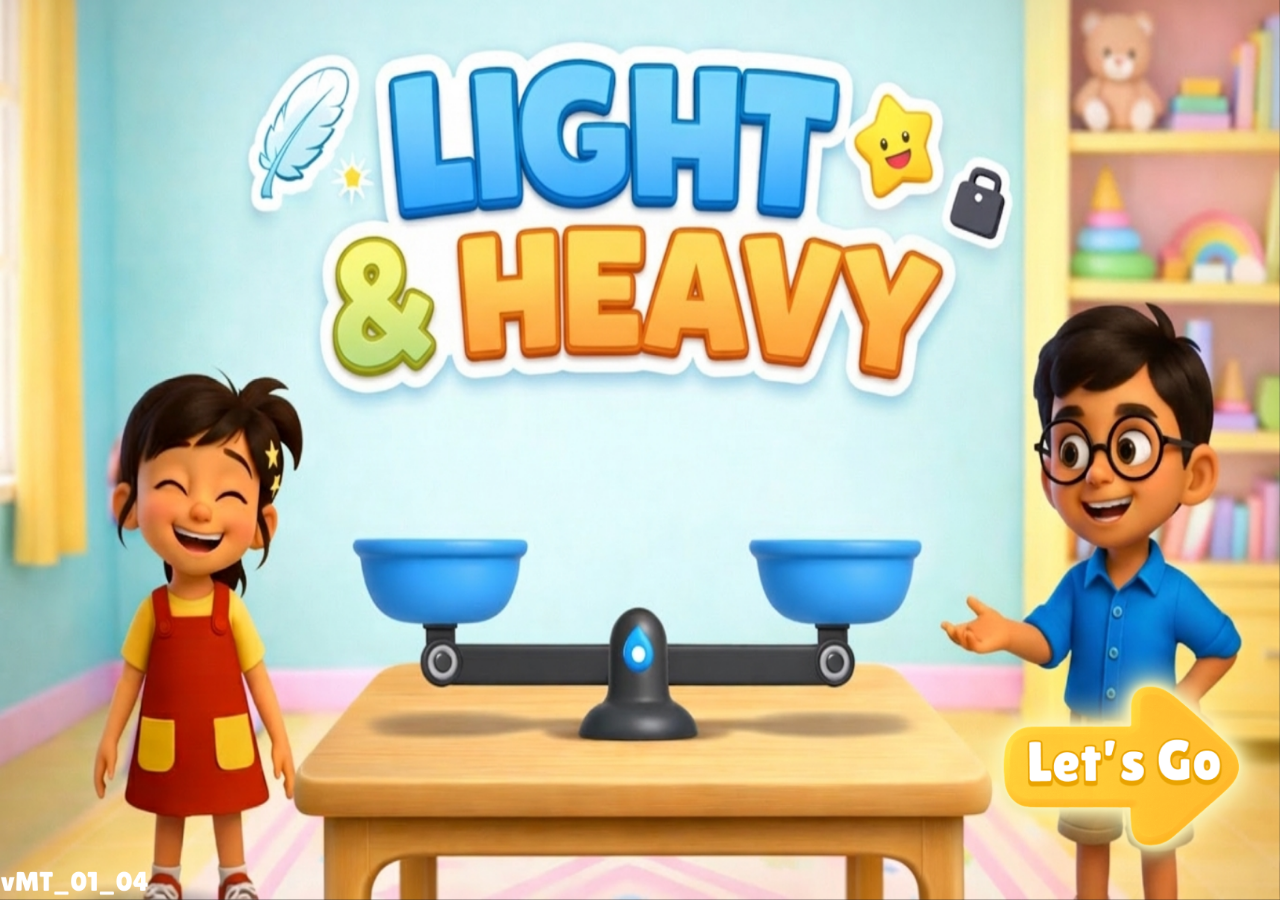
==== fancy-dress-lbd1-web/index.html @ e4d9ce2a "first commit" ====
<!DOCTYPE html>
<html lang="en">
<head>
<meta charset="utf-8">
<meta name="viewport" content="width=device-width, initial-scale=1, maximum-scale=1, user-scalable=no, viewport-fit=cover">
<title>The Fancy Dress Competition — Heavy &amp; Light</title>
<link rel="icon" href="favicon.png">
<link rel="stylesheet" href="css/style.css">
</head>
<body>
<div id="game"></div>
<script src="js/data.js"></script>
<script src="js/engine.js"></script>
<script src="js/controllers.js"></script>
<script src="js/main.js"></script>
<!-- God Mode dev/QA suite — delete these 7 tags to ship the learner build -->
<link rel="stylesheet" href="god-mode/god-mode.css">
<script src="god-mode/god-mode-utils.js"></script>
<script src="god-mode/god-mode-live-editor.js"></script>
<script src="god-mode/god-mode-animation-bar.js"></script>
<script src="god-mode/god-mode-qa.js"></script>
<script src="god-mode/god-mode-ux-review.js"></script>
<script src="god-mode/god-mode.js"></script>
</body>
</html>
---- fancy-dress-lbd1-web/css/style.css ----
/* Fancy Dress Lbd1 — static web build */
@font-face {
  font-family: 'Lilita One';
  src: url('../assets/fonts/LilitaOne-Regular.ttf') format('truetype');
  font-weight: 400;
  font-display: block;
}

* { box-sizing: border-box; }

html, body {
  margin: 0; padding: 0; height: 100%;
  background: #000; overflow: hidden;
  -webkit-tap-highlight-color: transparent;
  touch-action: none; user-select: none; -webkit-user-select: none;
}

#game { position: fixed; inset: 0; overflow: hidden; }

/* the Unity Canvas: sized to screen/scaleFactor, then scaled to fill */
#stage {
  position: absolute;
  left: 50%; top: 50%;
  transform-origin: 50% 50%;
  will-change: transform;
}

/* every GameObject with a RectTransform */
.un {
  position: absolute;
  transform-origin: 50% 50%;
}

/* Image — the sprite is its own layer, so Unity's Image.color alpha tints this
   graphic alone and never fades the node's children (see applyImage). */
.un.img::before {
  content: '';
  position: absolute;
  inset: 0;
  background-image: var(--gfx, none);
  background-size: var(--gfxFit, 100% 100%);
  background-position: center;
  background-repeat: no-repeat;
  opacity: var(--gfxAlpha, 1);
  pointer-events: none;
}

/* Image.raycastPadding — the real pointer target */
.hit { position: absolute; }

/* TextMeshPro — .tmp-inner is the text area, offset by the TMP margins */
.un.tmp { overflow: visible; }
.tmp-inner { position: absolute; display: flex; }

.un.btn { cursor: pointer; }
.un.btn.nointeract { cursor: default; }

/* A draggable item advertises itself. Its Button is deliberately made
   non-interactable while the item is meant to be dragged, so .nointeract would
   otherwise show a plain arrow at exactly the moment the child should grab it. */
.un.draggable,
.un.btn.nointeract.draggable { cursor: grab; }
body.dragging, body.dragging .un, body.dragging .hit,
body.dragging .un.draggable,
body.dragging .un.btn.nointeract.draggable { cursor: grabbing; }

/* Button ColorTint transition approximation on press */
.un.btn.pressed { filter: brightness(0.92); }

/* ---- guidance: the dashed drag path draws itself in, then glows ----------- */
/* Applied to the Vector_10 arrow. Both the reveal and the glow live on the
   ::before sprite layer so they never fight the inline rotate/scale the engine
   writes on the element itself (the right-hand copy is mirrored with scale -1,
   and the clip travels with it). */
.un.dashPath::before {
  animation: dash-draw .9s steps(14, end) both,
             dash-glow 1.6s ease-in-out .9s infinite;
}
@keyframes dash-draw {
  from { clip-path: inset(100% 0 0 0); }
  to   { clip-path: inset(0 0 0 0); }
}
@keyframes dash-glow {
  0%, 100% { filter: drop-shadow(0 0 2px rgba(130, 240, 255, .45)); }
  50%      { filter: drop-shadow(0 0 16px rgba(130, 240, 255, .95)) brightness(1.18); }
}

/* ---- a short pop when an item is chosen, for a bit of gamified feedback --- */
.un.tapPop::before { animation: tap-pop .38s cubic-bezier(.2, 1.5, .4, 1) 1; }
@keyframes tap-pop {
  0%   { transform: scale(1);    filter: brightness(1); }
  40%  { transform: scale(1.13); filter: brightness(1.25); }
  70%  { transform: scale(.97); }
  100% { transform: scale(1);    filter: brightness(1); }
}

/* ---- confetti burst (CSS stand-in for the ConfettiBlast ParticleSystem) --- */
.confetti-layer { position: absolute; width: 0; height: 0; pointer-events: none; z-index: 50; }

/* paper: squares, strips, dots and stars, thrown upward and pulled down */
.confetti-layer i {
  position: absolute; left: 0; top: 0; display: block;
  margin-left: -6px; margin-top: -6px;
  animation: confetti-fly var(--dur, 1.3s) cubic-bezier(.12, .62, .3, 1) var(--delay, 0s) forwards;
}
.confetti-layer i.sq    { border-radius: 2px; }
.confetti-layer i.strip { border-radius: 3px; }
.confetti-layer i.dot   { border-radius: 50%; }
.confetti-layer i.star  {
  border-radius: 0;
  clip-path: polygon(50% 0, 61% 35%, 98% 35%, 68% 57%, 79% 91%, 50% 70%, 21% 91%, 32% 57%, 2% 35%, 39% 35%);
}
@keyframes confetti-fly {
  0%   { transform: translate(0, 0) rotate(0) scale(.4); opacity: 0; }
  12%  { opacity: 1; transform: translate(calc(var(--dx) * .18), calc(var(--dy) * .3)) rotate(60deg) scale(1.15); }
  60%  { opacity: 1; }
  100% { transform: translate(var(--dx), calc(var(--dy) + 560px)) rotate(var(--rot)) scale(.7);
         opacity: 0; }
}

/* the pop: a warm flash and two rings racing outward from the burst point */
.confetti-layer .burst {
  position: absolute; left: -70px; top: -70px; width: 140px; height: 140px;
  border-radius: 50%; display: block;
  background: radial-gradient(circle, rgba(255,255,255,.95) 0%, rgba(255,214,102,.7) 40%, rgba(255,214,102,0) 70%);
  animation: confetti-flash .5s ease-out forwards;
}
@keyframes confetti-flash {
  0%   { transform: scale(.2); opacity: 1; }
  100% { transform: scale(2.4); opacity: 0; }
}
.confetti-layer .ring {
  position: absolute; left: -30px; top: -30px; width: 60px; height: 60px;
  border-radius: 50%; display: block;
  border: 6px solid rgba(255, 236, 150, .95);
  animation: confetti-ring .75s cubic-bezier(.2, .8, .3, 1) var(--delay, 0s) forwards;
}
@keyframes confetti-ring {
  0%   { transform: scale(.3); opacity: .95; border-width: 10px; }
  100% { transform: scale(6.5); opacity: 0; border-width: 1px; }
}
---- fancy-dress-lbd1-web/god-mode/god-mode.css ----
/* ============================================================================
 *  god-mode.css — every God Mode style. Fully self-contained and namespaced:
 *  delete the god-mode <link>/<script> tags and the learner build is untouched.
 *  All panels are position:fixed so they sit outside the scaled #stage and
 *  stay crisp at any CanvasScaler zoom.
 * ========================================================================== */
:root {
  --godAccent:  #3DF5C4;
  --godAccent2: #7C6BFF;
  --godPink:    #FF6FD8;
  --godWarn:    #FFC864;
  --godBad:     #FF6B6B;
  --godInk:     #EAF6FF;
  --godMuted:   rgba(190, 215, 230, .62);
  --godGlass:   rgba(18, 24, 34, .82);
  --godGlassHi: rgba(40, 52, 72, .6);
  --godLine:    rgba(120, 170, 200, .16);
  --god-animation-speed: 1;
}

/* ------------------------------------------------------------------ badge -- */
#godBadge {
  position: fixed; left: 14px; top: 12px; z-index: 100002;
  display: none; align-items: center; gap: 6px;
  padding: 6px 12px; border-radius: 999px;
  font: 700 12px/1 ui-sans-serif, system-ui, sans-serif; letter-spacing: .12em;
  color: #06231c; background: linear-gradient(100deg, var(--godAccent), var(--godAccent2));
  box-shadow: 0 4px 20px rgba(61, 245, 196, .35);
  animation: godBadgePulse 1.8s ease-in-out infinite;
  pointer-events: none; text-transform: uppercase;
}
body.godMode #godBadge { display: inline-flex; }
@keyframes godBadgePulse {
  0%, 100% { transform: scale(1);    box-shadow: 0 4px 20px rgba(61, 245, 196, .35); }
  50%      { transform: scale(1.04); box-shadow: 0 6px 28px rgba(124, 107, 255, .5); }
}

/* ------------------------------------------------------------------ panel -- */
.godPanel {
  position: fixed; z-index: 100000; display: none;
  width: 328px; max-height: calc(100vh - 24px);
  color: var(--godInk);
  font: 12px/1.45 ui-sans-serif, system-ui, "Segoe UI", sans-serif;
  background: var(--godGlass);
  -webkit-backdrop-filter: blur(14px) saturate(1.4);
  backdrop-filter: blur(14px) saturate(1.4);
  border: 1px solid var(--godLine); border-radius: 14px;
  box-shadow: 0 18px 50px rgba(0, 0, 0, .55);
  overflow: hidden;
}
body.godMode .godPanel.godOpen { display: flex; flex-direction: column; }

#godPanel     { left: 12px;  top: 48px; }
#godEditPanel { right: 12px; top: 48px; width: 352px; }
#godQaPanel   { right: 12px; bottom: 12px; top: auto; width: 420px; max-height: 44vh; }
#godUxPanel   { left: 12px;  bottom: 12px; top: auto; width: 420px; max-height: 44vh; }

.godHead {
  display: flex; align-items: center; gap: 8px; flex: 0 0 auto;
  padding: 9px 10px; cursor: grab; position: relative; overflow: hidden;
  background: linear-gradient(100deg, rgba(61, 245, 196, .18), rgba(124, 107, 255, .22));
  border-bottom: 1px solid var(--godLine);
}
.godHead:active { cursor: grabbing; }
.godHead::after {
  content: ''; position: absolute; inset: 0;
  background: linear-gradient(100deg, transparent 20%, rgba(255, 255, 255, .16) 50%, transparent 80%);
  transform: translateX(-100%); animation: godShimmer 4.5s ease-in-out infinite;
}
@keyframes godShimmer { 0%, 60% { transform: translateX(-100%); } 100% { transform: translateX(100%); } }
.godHead b { font-size: 12px; letter-spacing: .06em; text-transform: uppercase; }
.godHead .godSpacer { flex: 1; }
.godHead button {
  position: relative; z-index: 1;
  width: 22px; height: 22px; padding: 0; line-height: 1;
}
.godBody { padding: 10px; overflow-y: auto; overflow-x: hidden; flex: 1 1 auto; }
.godPanel.godMin .godBody { display: none; }

.godBody::-webkit-scrollbar { width: 9px; }
.godBody::-webkit-scrollbar-track { background: rgba(0, 0, 0, .25); }
.godBody::-webkit-scrollbar-thumb {
  background: linear-gradient(var(--godAccent2), var(--godAccent)); border-radius: 9px;
  border: 2px solid transparent; background-clip: padding-box;
}

/* --------------------------------------------------------------- controls -- */
.godSection { margin: 0 0 10px; padding: 0 0 9px; border-bottom: 1px solid var(--godLine); }
.godSection:last-child { border-bottom: 0; padding-bottom: 0; }
.godSection > h4 {
  margin: 0 0 7px; font-size: 10px; letter-spacing: .14em; text-transform: uppercase;
  color: var(--godAccent); font-weight: 700;
}
.godRow { display: flex; flex-wrap: wrap; gap: 5px; margin-bottom: 5px; }
.godRow:last-child { margin-bottom: 0; }
.godGrid { display: grid; grid-template-columns: repeat(2, minmax(0, 1fr)); gap: 5px; }
.godGrid3 { display: grid; grid-template-columns: repeat(3, minmax(0, 1fr)); gap: 5px; }

.godPanel button, .godPanel select, .godPanel input, .godPanel textarea {
  font: inherit; color: var(--godInk);
  background: var(--godGlassHi); border: 1px solid var(--godLine);
  border-radius: 8px; padding: 5px 8px; cursor: pointer;
  transition: background .13s, border-color .13s, transform .08s;
}
.godPanel button:hover, .godPanel select:hover { background: rgba(61, 245, 196, .2); border-color: var(--godAccent); }
.godPanel button:active { transform: translateY(1px); }
.godPanel button.godOn { background: linear-gradient(100deg, var(--godAccent), var(--godAccent2)); color: #06231c; font-weight: 700; }
.godPanel button.godWide { flex: 1 1 100%; }
.godPanel button.godDanger:hover { background: rgba(255, 107, 107, .28); border-color: var(--godBad); }
.godPanel input, .godPanel textarea, .godPanel select { cursor: text; width: 100%; }
.godPanel select { cursor: pointer; }
.godPanel input:focus, .godPanel textarea:focus, .godPanel select:focus {
  outline: none; border-color: var(--godAccent); background: rgba(61, 245, 196, .12);
}
.godPanel textarea { resize: vertical; min-height: 46px; font-family: ui-monospace, monospace; }
.godPanel label.godCheck {
  display: flex; align-items: center; gap: 6px; cursor: pointer;
  color: var(--godMuted); padding: 2px 0;
}
.godPanel label.godCheck input { width: auto; cursor: pointer; accent-color: var(--godAccent); }

.godField { display: flex; flex-direction: column; gap: 2px; }
.godField > span { font-size: 9px; letter-spacing: .1em; text-transform: uppercase; color: var(--godMuted); }
.godField > input { font-family: ui-monospace, monospace; padding: 4px 6px; }

.godNote { color: var(--godMuted); font-size: 10.5px; margin: 4px 0 0; }
.godNote b { color: var(--godInk); font-weight: 600; }
.godChips { display: flex; flex-wrap: wrap; gap: 4px; }
.godChips button { padding: 4px 9px; border-radius: 999px; font-size: 11px; }
.godChips button.godCur { background: linear-gradient(100deg, var(--godPink), var(--godAccent2)); color: #1b0616; font-weight: 700; }

.godOut {
  margin: 6px 0 0; padding: 7px 8px; border-radius: 8px;
  background: rgba(0, 0, 0, .38); border: 1px solid var(--godLine);
  font: 11px/1.5 ui-monospace, monospace; white-space: pre-wrap; word-break: break-word;
  max-height: 30vh; overflow: auto;
}
.godOut .ok   { color: var(--godAccent); }
.godOut .bad  { color: var(--godBad); }
.godOut .warn { color: var(--godWarn); }
.godOut .head { color: var(--godPink); font-weight: 700; }
.godOut .dim  { color: var(--godMuted); }

/* --------------------------------------------------- selection box + grips -- */
#godSelBox {
  position: fixed; z-index: 99998; display: none; pointer-events: none;
  border: 1.5px solid var(--godAccent);
  box-shadow: 0 0 0 1px rgba(0, 0, 0, .5), 0 0 18px rgba(61, 245, 196, .35);
}
#godSelBox.godLocked { border-color: var(--godWarn); border-style: dashed; }
#godSelBox .godSelTag {
  position: absolute; left: 0; top: -21px; white-space: nowrap;
  padding: 2px 7px; border-radius: 6px 6px 0 0;
  background: var(--godAccent); color: #06231c;
  font: 700 10.5px/1.5 ui-monospace, monospace;
}
#godSelBox.godLocked .godSelTag { background: var(--godWarn); }
#godSelBox i {
  position: absolute; width: 10px; height: 10px; pointer-events: auto;
  background: #06231c; border: 1.5px solid var(--godAccent); border-radius: 2px;
}
body.godCursorEdit #godSelBox { pointer-events: none; }
#godSelBox i[data-dir="nw"] { left: -6px;  top: -6px;    cursor: nwse-resize; }
#godSelBox i[data-dir="n"]  { left: 50%;   top: -6px;    margin-left: -5px; cursor: ns-resize; }
#godSelBox i[data-dir="ne"] { right: -6px; top: -6px;    cursor: nesw-resize; }
#godSelBox i[data-dir="e"]  { right: -6px; top: 50%;     margin-top: -5px;  cursor: ew-resize; }
#godSelBox i[data-dir="se"] { right: -6px; bottom: -6px; cursor: nwse-resize; }
#godSelBox i[data-dir="s"]  { left: 50%;   bottom: -6px; margin-left: -5px; cursor: ns-resize; }
#godSelBox i[data-dir="sw"] { left: -6px;  bottom: -6px; cursor: nesw-resize; }
#godSelBox i[data-dir="w"]  { left: -6px;  top: 50%;     margin-top: -5px;  cursor: ew-resize; }
body.godCursorEdit #stage { cursor: crosshair; }

/* --------------------------------------------------------- visual debug ---- */
body.godShowBounds #stage .un { outline: 1px dashed rgba(61, 245, 196, .3); outline-offset: -1px; }
body.godShowBounds #stage .un.btn { outline: 1.5px solid rgba(255, 111, 216, .7); }
body.godShowHits #stage .hit { outline: 1.5px solid rgba(255, 200, 100, .85); background: rgba(255, 200, 100, .12); }
body.godShowTextBoxes #stage .un.tmp { outline: 1px solid rgba(124, 107, 255, .8); }
body.godShowTextBoxes #stage .tmp-inner { outline: 1px dashed rgba(255, 111, 216, .8); }

#godSafeArea {
  position: absolute; pointer-events: none; display: none; z-index: 9998;
  border: 2px solid rgba(255, 111, 216, .85);
  box-shadow: inset 0 0 0 1px rgba(255, 255, 255, .25);
}
body.godShowSafeArea #godSafeArea { display: block; }
#godSafeArea::after {
  /* inside the frame: above it the label is clipped by the viewport edge */
  content: attr(data-label); position: absolute; left: 6px; top: 6px;
  padding: 3px 8px; background: rgba(255, 111, 216, .9); color: #1b0616;
  font: 700 15px/1.4 ui-monospace, monospace; border-radius: 5px;
}

body.godPauseAnimations #stage *, body.godPauseAnimations .confetti-layer i {
  animation-play-state: paused !important;
}

/* --------------------------------------------------------- UX highlights --- */
#stage .uxIssue   { outline: 3px solid var(--godBad)  !important; outline-offset: 2px; background-color: rgba(255, 107, 107, .16); }
#stage .uxWarning { outline: 3px dashed var(--godWarn) !important; outline-offset: 2px; }
#stage .uxGood    { outline: 2px solid var(--godAccent) !important; outline-offset: 2px; }

/* ------------------------------------------------------------------ toast -- */
#godToast {
  position: fixed; left: 50%; bottom: 26px; transform: translateX(-50%) translateY(14px);
  z-index: 100003; padding: 8px 16px; border-radius: 999px;
  background: linear-gradient(100deg, var(--godAccent), var(--godAccent2)); color: #06231c;
  font: 700 12px/1 ui-sans-serif, system-ui, sans-serif;
  opacity: 0; pointer-events: none; transition: opacity .18s, transform .18s;
}
#godToast.godShow { opacity: 1; transform: translateX(-50%) translateY(0); }

/* --------------------------------------------------------- ghost clone ----- */
.godGhostClone { opacity: .45 !important; outline: 2px dashed var(--godPink); pointer-events: none !important; }

/* ============================================================================
 *  gmAnim-* preview keyframes for the Animation Ideas bar. Ambient classes
 *  loop; action classes play once. Duplicated into the exported code bank so
 *  exports never depend on this stylesheet.
 * ========================================================================== */
.gmAnim-floatUp     { animation: gmFloatUp 2.4s ease-in-out infinite; }
.gmAnim-drift       { animation: gmDrift 5s ease-in-out infinite; }
.gmAnim-pulseGlow   { animation: gmPulseGlow 1.8s ease-in-out infinite; }
.gmAnim-heartbeat   { animation: gmHeartbeat 1.1s ease-in-out infinite; }
.gmAnim-breathe     { animation: gmBreathe 2.6s ease-in-out infinite; }
.gmAnim-wiggle      { animation: gmWiggle 1.6s ease-in-out infinite; }
.gmAnim-sway        { animation: gmSway 3s ease-in-out infinite; }
.gmAnim-shimmer     { animation: gmShimmer 2.2s linear infinite; }
.gmAnim-softBounce  { animation: gmSoftBounce .55s cubic-bezier(.34, 1.56, .64, 1) 1; }
.gmAnim-popBurst    { animation: gmPopBurst .5s cubic-bezier(.22, 1.4, .36, 1) 1; }
.gmAnim-jellyBounce { animation: gmJellyBounce .7s cubic-bezier(.2, 1.5, .3, 1) 1; }
.gmAnim-squish      { animation: gmSquish .45s cubic-bezier(.3, 1.4, .4, 1) 1; }
.gmAnim-shake       { animation: gmShake .45s ease-in-out 1; }
.gmAnim-headShake   { animation: gmHeadShake .6s ease-in-out 1; }
.gmAnim-ringExpand  { animation: gmRingExpand .7s ease-out 1; }
.gmAnim-sparkPop    { animation: gmSparkPop .6s ease-out 1; }
.gmAnim-spinPop     { animation: gmSpinPop .65s cubic-bezier(.25, 1.4, .4, 1) 1; }
.gmAnim-flyOff      { animation: gmFlyOff .8s cubic-bezier(.5, -0.2, .8, .4) 1; }
.gmAnim-dropIn      { animation: gmDropIn .6s cubic-bezier(.3, 1.5, .5, 1) 1; }
.gmAnim-slideRise   { animation: gmSlideRise .55s cubic-bezier(.2, .9, .3, 1) 1; }
.gmAnim-flip        { animation: gmFlip .7s ease-in-out 1; }
.gmAnim-fadePulse   { animation: gmFadePulse .8s ease-in-out 1; }
.gmAnim-cheerJump   { animation: gmCheerJump .8s cubic-bezier(.3, 1.4, .4, 1) 1; }
.gmAnim-wave        { animation: gmWave 1.2s ease-in-out 1; }
.gmAnim-tiltPeek    { animation: gmTiltPeek .9s ease-in-out 1; }
.gmAnim-scaleUp     { animation: gmScaleUp .4s cubic-bezier(.2, 1.4, .4, 1) 1; }
.gmAnim-freezePulse { animation: gmFreezePulse 1s ease-out 1; }

@keyframes gmFloatUp     { 0%, 100% { transform: translateY(0); } 50% { transform: translateY(-14px); } }
@keyframes gmDrift       { 0%, 100% { transform: translate(0, 0); } 33% { transform: translate(10px, -8px); } 66% { transform: translate(-8px, 6px); } }
@keyframes gmPulseGlow   { 0%, 100% { filter: brightness(1) drop-shadow(0 0 0 rgba(255, 255, 255, 0)); } 50% { filter: brightness(1.22) drop-shadow(0 0 16px rgba(255, 240, 160, .9)); } }
@keyframes gmHeartbeat   { 0%, 100% { transform: scale(1); } 14% { transform: scale(1.13); } 28% { transform: scale(1); } 42% { transform: scale(1.09); } 56% { transform: scale(1); } }
@keyframes gmBreathe     { 0%, 100% { transform: scale(1); } 50% { transform: scale(1.05); } }
@keyframes gmWiggle      { 0%, 100% { transform: rotate(0deg); } 25% { transform: rotate(4deg); } 75% { transform: rotate(-4deg); } }
@keyframes gmSway        { 0%, 100% { transform: rotate(-2.5deg); } 50% { transform: rotate(2.5deg); } }
@keyframes gmShimmer     { 0% { filter: brightness(1); } 50% { filter: brightness(1.3) saturate(1.3); } 100% { filter: brightness(1); } }
@keyframes gmSoftBounce  { 0% { transform: scale(1); } 40% { transform: scale(1.14); } 70% { transform: scale(.95); } 100% { transform: scale(1); } }
@keyframes gmPopBurst    { 0% { transform: scale(1); } 35% { transform: scale(1.32); filter: brightness(1.3); } 100% { transform: scale(1); filter: brightness(1); } }
@keyframes gmJellyBounce { 0% { transform: scale(1, 1); } 30% { transform: scale(1.2, .82); } 55% { transform: scale(.88, 1.16); } 80% { transform: scale(1.05, .96); } 100% { transform: scale(1, 1); } }
@keyframes gmSquish      { 0% { transform: scale(1, 1); } 45% { transform: scale(1.22, .78); } 100% { transform: scale(1, 1); } }
@keyframes gmShake       { 0%, 100% { transform: translateX(0); } 20% { transform: translateX(-11px); } 40% { transform: translateX(9px); } 60% { transform: translateX(-6px); } 80% { transform: translateX(4px); } }
@keyframes gmHeadShake   { 0%, 100% { transform: rotate(0deg); } 25% { transform: rotate(-7deg); } 50% { transform: rotate(6deg); } 75% { transform: rotate(-3deg); } }
@keyframes gmRingExpand  { 0% { box-shadow: 0 0 0 0 rgba(61, 245, 196, .85); } 100% { box-shadow: 0 0 0 60px rgba(61, 245, 196, 0); } }
@keyframes gmSparkPop    { 0% { transform: scale(1); filter: brightness(1); } 30% { transform: scale(1.18); filter: brightness(1.7) saturate(1.5); } 100% { transform: scale(1); filter: brightness(1); } }
@keyframes gmSpinPop     { 0% { transform: rotate(0) scale(1); } 50% { transform: rotate(190deg) scale(1.16); } 100% { transform: rotate(360deg) scale(1); } }
@keyframes gmFlyOff      { 0% { transform: translate(0, 0) scale(1); opacity: 1; } 100% { transform: translate(240px, -300px) scale(.3); opacity: 0; } }
@keyframes gmDropIn      { 0% { transform: translateY(-160px) scale(.85); opacity: 0; } 65% { transform: translateY(10px) scale(1.04); opacity: 1; } 100% { transform: translateY(0) scale(1); } }
@keyframes gmSlideRise   { 0% { transform: translateY(50px); opacity: 0; } 100% { transform: translateY(0); opacity: 1; } }
@keyframes gmFlip        { 0% { transform: perspective(700px) rotateY(0); } 100% { transform: perspective(700px) rotateY(360deg); } }
@keyframes gmFadePulse   { 0%, 100% { opacity: 1; } 50% { opacity: .25; } }
@keyframes gmCheerJump   { 0%, 100% { transform: translateY(0) rotate(0); } 30% { transform: translateY(-40px) rotate(-6deg); } 60% { transform: translateY(-12px) rotate(5deg); } }
@keyframes gmWave        { 0%, 100% { transform: rotate(0); } 20% { transform: rotate(14deg); } 40% { transform: rotate(-10deg); } 60% { transform: rotate(10deg); } 80% { transform: rotate(-6deg); } }
@keyframes gmTiltPeek    { 0%, 100% { transform: rotate(0) scale(1); } 45% { transform: rotate(-8deg) scale(1.06); } }
@keyframes gmScaleUp     { 0% { transform: scale(.7); opacity: .4; } 100% { transform: scale(1); opacity: 1; } }
@keyframes gmFreezePulse { 0% { filter: brightness(1) saturate(1); } 40% { filter: brightness(1.4) saturate(.2); } 100% { filter: brightness(1) saturate(1); } }
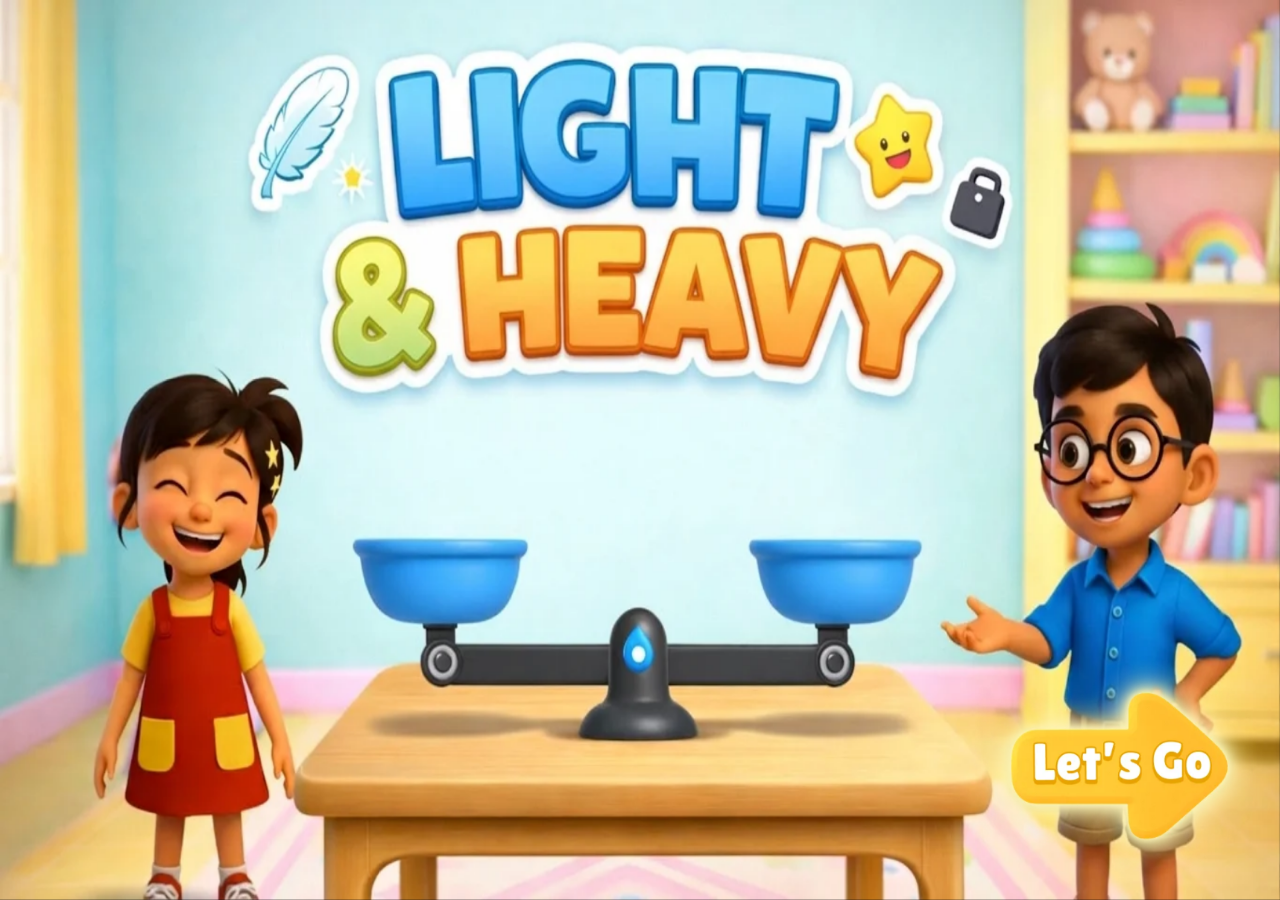
==== commit ddc2c047: "Ship exact clip lengths and stop scenes talking over each other Two audio faults, both found by meas" ====
--- a/fancy-dress-lbd1-web/index.html
+++ b/fancy-dress-lbd1-web/index.html
@@ -10,6 +10,7 @@
 <body>
 <div id="game"></div>
 <script src="js/data.js"></script>
+<script src="js/audio-lengths.js"></script>
 <script src="js/engine.js"></script>
 <script src="js/controllers.js"></script>
 <script src="js/main.js"></script>
--- a/fancy-dress-lbd1-web/css/style.css
+++ b/fancy-dress-lbd1-web/css/style.css
@@ -94,48 +94,106 @@
   100% { transform: scale(1);    filter: brightness(1); }
 }
 
-/* ---- confetti burst (CSS stand-in for the ConfettiBlast ParticleSystem) --- */
-.confetti-layer { position: absolute; width: 0; height: 0; pointer-events: none; z-index: 50; }
+/* ---- confetti shower (CSS stand-in for the ConfettiBlast ParticleSystem) -- */
+#confetti-layer {
+  position: absolute; inset: 0;
+  overflow: hidden; pointer-events: none;
+  z-index: 9000;
+}
 
-/* paper: squares, strips, dots and stars, thrown upward and pulled down */
-.confetti-layer i {
-  position: absolute; left: 0; top: 0; display: block;
-  margin-left: -6px; margin-top: -6px;
-  animation: confetti-fly var(--dur, 1.3s) cubic-bezier(.12, .62, .3, 1) var(--delay, 0s) forwards;
+/* Only transform and opacity animate. fill-mode "both" matters: with
+   "forwards" a delayed particle sits at its base style — top of the layer,
+   fully opaque — which parked a static row of confetti across the header
+   until its delay elapsed. */
+#confetti-layer i {
+  position: absolute;
+  top: 0; left: var(--start-x, 50%);
+  display: block;
+  /* Promotion is required here: without it the animations do not tick.
+     The layer cost is kept in check by the piece count instead. */
+  will-change: transform, opacity;
+  /* transform and opacity run as two independent animations: a keyframe that
+     omits transform drags it back toward identity, which pinned every piece
+     near the top instead of letting it fall. */
+  animation: confetti-fall var(--duration, 1.4s) cubic-bezier(.25, .46, .45, .94) var(--delay, 0s) both,
+             confetti-fade var(--duration, 1.4s) linear var(--delay, 0s) both;
 }
-.confetti-layer i.sq    { border-radius: 2px; }
-.confetti-layer i.strip { border-radius: 3px; }
-.confetti-layer i.dot   { border-radius: 50%; }
-.confetti-layer i.star  {
-  border-radius: 0;
+#confetti-layer i.rect   { border-radius: 2px; }
+#confetti-layer i.ribbon { border-radius: 3px; }
+#confetti-layer i.dot    { border-radius: 50%; }
+#confetti-layer i.star   {
   clip-path: polygon(50% 0, 61% 35%, 98% 35%, 68% 57%, 79% 91%, 50% 70%, 21% 91%, 32% 57%, 2% 35%, 39% 35%);
 }
-@keyframes confetti-fly {
-  0%   { transform: translate(0, 0) rotate(0) scale(.4); opacity: 0; }
-  12%  { opacity: 1; transform: translate(calc(var(--dx) * .18), calc(var(--dy) * .3)) rotate(60deg) scale(1.15); }
-  60%  { opacity: 1; }
-  100% { transform: translate(var(--dx), calc(var(--dy) + 560px)) rotate(var(--rot)) scale(.7);
-         opacity: 0; }
+
+@keyframes confetti-fall {
+  0% {
+    transform: translate3d(-50%, var(--start-y, -40px), 0) rotate(0deg) scale(var(--scale, 1));
+  }
+  45% {
+    transform: translate3d(calc(-50% + var(--drift-mid, 0px)), var(--fall-mid, 400px), 0)
+               rotate(var(--rotation-mid, 80deg)) scale(var(--scale, 1));
+  }
+  100% {
+    transform: translate3d(calc(-50% + var(--drift-x, 0px)), var(--fall-distance, 900px), 0)
+               rotate(var(--rotation, 180deg)) scale(var(--scale, 1));
+  }
 }
 
-/* the pop: a warm flash and two rings racing outward from the burst point */
-.confetti-layer .burst {
-  position: absolute; left: -70px; top: -70px; width: 140px; height: 140px;
-  border-radius: 50%; display: block;
-  background: radial-gradient(circle, rgba(255,255,255,.95) 0%, rgba(255,214,102,.7) 40%, rgba(255,214,102,0) 70%);
-  animation: confetti-flash .5s ease-out forwards;
+@keyframes confetti-fade {
+  0%   { opacity: 0; }
+  8%   { opacity: 1; }
+  75%  { opacity: 1; }
+  100% { opacity: 0; }
+}
+
+/* ---- the Heavier / Lighter labels announce themselves ------------------- */
+/* Pop in, then hold a soft tinted glow so the child connects each label to its
+   pan. Both run on the ::before sprite layer so they never fight the inline
+   transform the engine writes while positioning the label. */
+.un.labelGlow::before {
+  animation: label-pop .5s cubic-bezier(.2, 1.6, .35, 1) 1,
+             label-glow 1.5s ease-in-out .5s infinite;
+}
+@keyframes label-pop {
+  0%   { transform: scale(.55); }
+  55%  { transform: scale(1.18); }
+  78%  { transform: scale(.95); }
+  100% { transform: scale(1); }
+}
+@keyframes label-glow {
+  0%, 100% { filter: drop-shadow(0 0 3px var(--glow, rgba(255,255,255,.6))) brightness(1); }
+  50%      { filter: drop-shadow(0 0 18px var(--glow, rgba(255,255,255,1))) brightness(1.2); }
+}
+.un.labelGlow.heavy { --glow: rgba(255, 92, 92, .95); }
+.un.labelGlow.light { --glow: rgba(90, 214, 255, .95); }
+
+/* The winning moment needs impact before the rain: a warm flash and a set of
+   pieces thrown outward from the centre, arcing up and then falling. */
+#confetti-layer .flash {
+  position: absolute; left: 50%; top: 42%;
+  width: 340px; height: 340px; margin: -170px 0 0 -170px;
+  border-radius: 50%; pointer-events: none;
+  background: radial-gradient(circle, rgba(255,255,255,.95) 0%, rgba(255,214,102,.65) 38%, rgba(255,214,102,0) 70%);
+  animation: confetti-flash .55s cubic-bezier(.2,.8,.3,1) both;
 }
 @keyframes confetti-flash {
-  0%   { transform: scale(.2); opacity: 1; }
-  100% { transform: scale(2.4); opacity: 0; }
+  0%   { transform: scale(.25); opacity: 1; }
+  100% { transform: scale(2.6);  opacity: 0; }
 }
-.confetti-layer .ring {
-  position: absolute; left: -30px; top: -30px; width: 60px; height: 60px;
-  border-radius: 50%; display: block;
-  border: 6px solid rgba(255, 236, 150, .95);
-  animation: confetti-ring .75s cubic-bezier(.2, .8, .3, 1) var(--delay, 0s) forwards;
+#confetti-layer i.pop {
+  animation: confetti-burst var(--duration, 1.6s) cubic-bezier(.1, .75, .3, 1) var(--delay, 0s) both,
+             confetti-fade var(--duration, 1.6s) linear var(--delay, 0s) both;
 }
-@keyframes confetti-ring {
-  0%   { transform: scale(.3); opacity: .95; border-width: 10px; }
-  100% { transform: scale(6.5); opacity: 0; border-width: 1px; }
+@keyframes confetti-burst {
+  0% {
+    transform: translate3d(-50%, -50%, 0) rotate(0deg) scale(.3);
+  }
+  35% {
+    transform: translate3d(calc(-50% + var(--drift-mid, 0px)), calc(-50% + var(--fall-mid, -200px)), 0)
+               rotate(var(--rotation-mid, 90deg)) scale(var(--scale, 1));
+  }
+  100% {
+    transform: translate3d(calc(-50% + var(--drift-x, 0px)), calc(-50% + var(--fall-distance, 700px)), 0)
+               rotate(var(--rotation, 200deg)) scale(var(--scale, 1));
+  }
 }
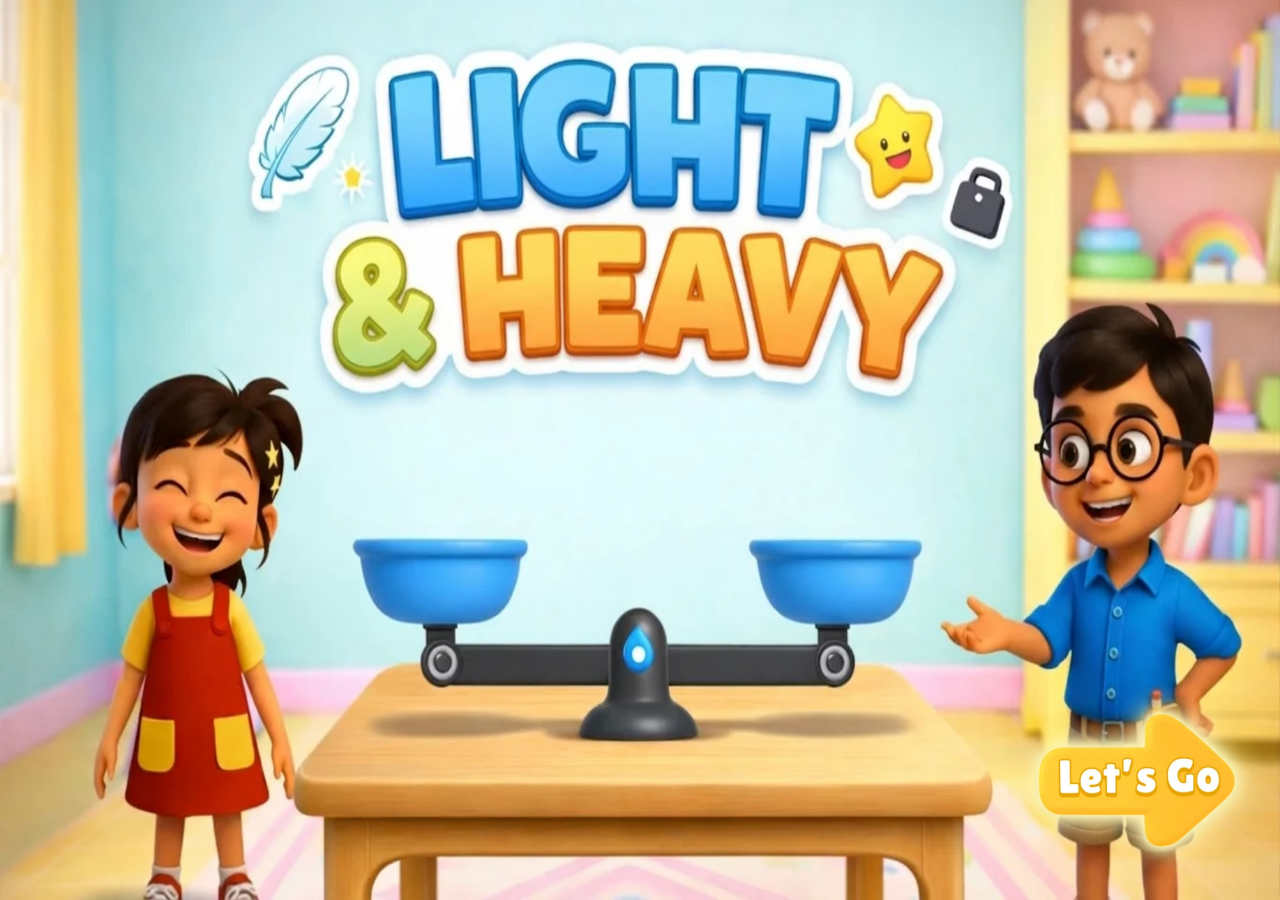
==== commit 1d07f4aa: "Fit the game to any screen, and play the hand from one texture Responsive. The authored CanvasScaler" ====
--- a/fancy-dress-lbd1-web/index.html
+++ b/fancy-dress-lbd1-web/index.html
@@ -9,8 +9,14 @@
 </head>
 <body>
 <div id="game"></div>
+<!-- shown only when the screen is too tall and narrow for a 16:9 game -->
+<div id="rotate" aria-hidden="true">
+  <div class="rotIcon"></div>
+  <p>Turn your device sideways to play</p>
+</div>
 <script src="js/data.js"></script>
 <script src="js/audio-lengths.js"></script>
+<script src="js/hand-frames.js"></script>
 <script src="js/engine.js"></script>
 <script src="js/controllers.js"></script>
 <script src="js/main.js"></script>
--- a/fancy-dress-lbd1-web/css/style.css
+++ b/fancy-dress-lbd1-web/css/style.css
@@ -17,12 +17,54 @@
 
 #game { position: fixed; inset: 0; overflow: hidden; }
 
-/* the Unity Canvas: sized to screen/scaleFactor, then scaled to fill */
+/* the Unity Canvas: sized to the safe area / scaleFactor, then scaled to fill.
+   left/top are written by computeScale() so the game centres inside the safe
+   area rather than the raw viewport — on a notched phone held sideways the
+   notch would otherwise eat the left edge of the tray. */
 #stage {
   position: absolute;
   left: 50%; top: 50%;
   transform-origin: 50% 50%;
   will-change: transform;
+}
+
+/* ---- too tall and narrow to play: ask for landscape --------------------- */
+#rotate {
+  position: fixed; inset: 0; z-index: 10000;
+  display: none;
+  flex-direction: column; align-items: center; justify-content: center;
+  gap: 28px; padding: 24px;
+  background: #1b1436;
+  color: #fff; text-align: center;
+  font-family: 'Lilita One', system-ui, sans-serif;
+}
+body.askRotate #rotate { display: flex; }
+#rotate p {
+  margin: 0; font-size: clamp(18px, 5.5vw, 30px); line-height: 1.35;
+  letter-spacing: .01em; max-width: 15em;
+}
+/* a phone that turns on its side, drawn in CSS so it costs nothing */
+#rotate .rotIcon {
+  width: clamp(64px, 22vw, 120px);
+  aspect-ratio: 5 / 9;
+  border: 4px solid #ffd166;
+  border-radius: 14px;
+  position: relative;
+  animation: rot-turn 2.4s ease-in-out infinite;
+}
+#rotate .rotIcon::after {
+  content: '';
+  position: absolute; left: 50%; bottom: 7%;
+  width: 22%; aspect-ratio: 1; margin-left: -11%;
+  border-radius: 50%; background: #ffd166;
+}
+@keyframes rot-turn {
+  0%, 30%   { transform: rotate(0deg); }
+  55%, 85%  { transform: rotate(-90deg); }
+  100%      { transform: rotate(0deg); }
+}
+@media (prefers-reduced-motion: reduce) {
+  #rotate .rotIcon { animation: none; transform: rotate(-90deg); }
 }
 
 /* every GameObject with a RectTransform */
@@ -43,6 +85,16 @@
   background-repeat: no-repeat;
   opacity: var(--gfxAlpha, 1);
   pointer-events: none;
+}
+
+/* A frame that comes out of a sprite sheet. The sheet is cropped to the
+   artwork, so the layer is inset to the sub-rect of the node that the crop was
+   taken from — the artwork then sits exactly where it did inside the original
+   full-size frame, and every authored coordinate still holds. */
+.un.img.sheet::before {
+  inset: var(--sheetInset, 0);
+  background-size: var(--sheetSize, 100% 100%);
+  background-position: var(--sheetPos, 0 0);
 }
 
 /* Image.raycastPadding — the real pointer target */
